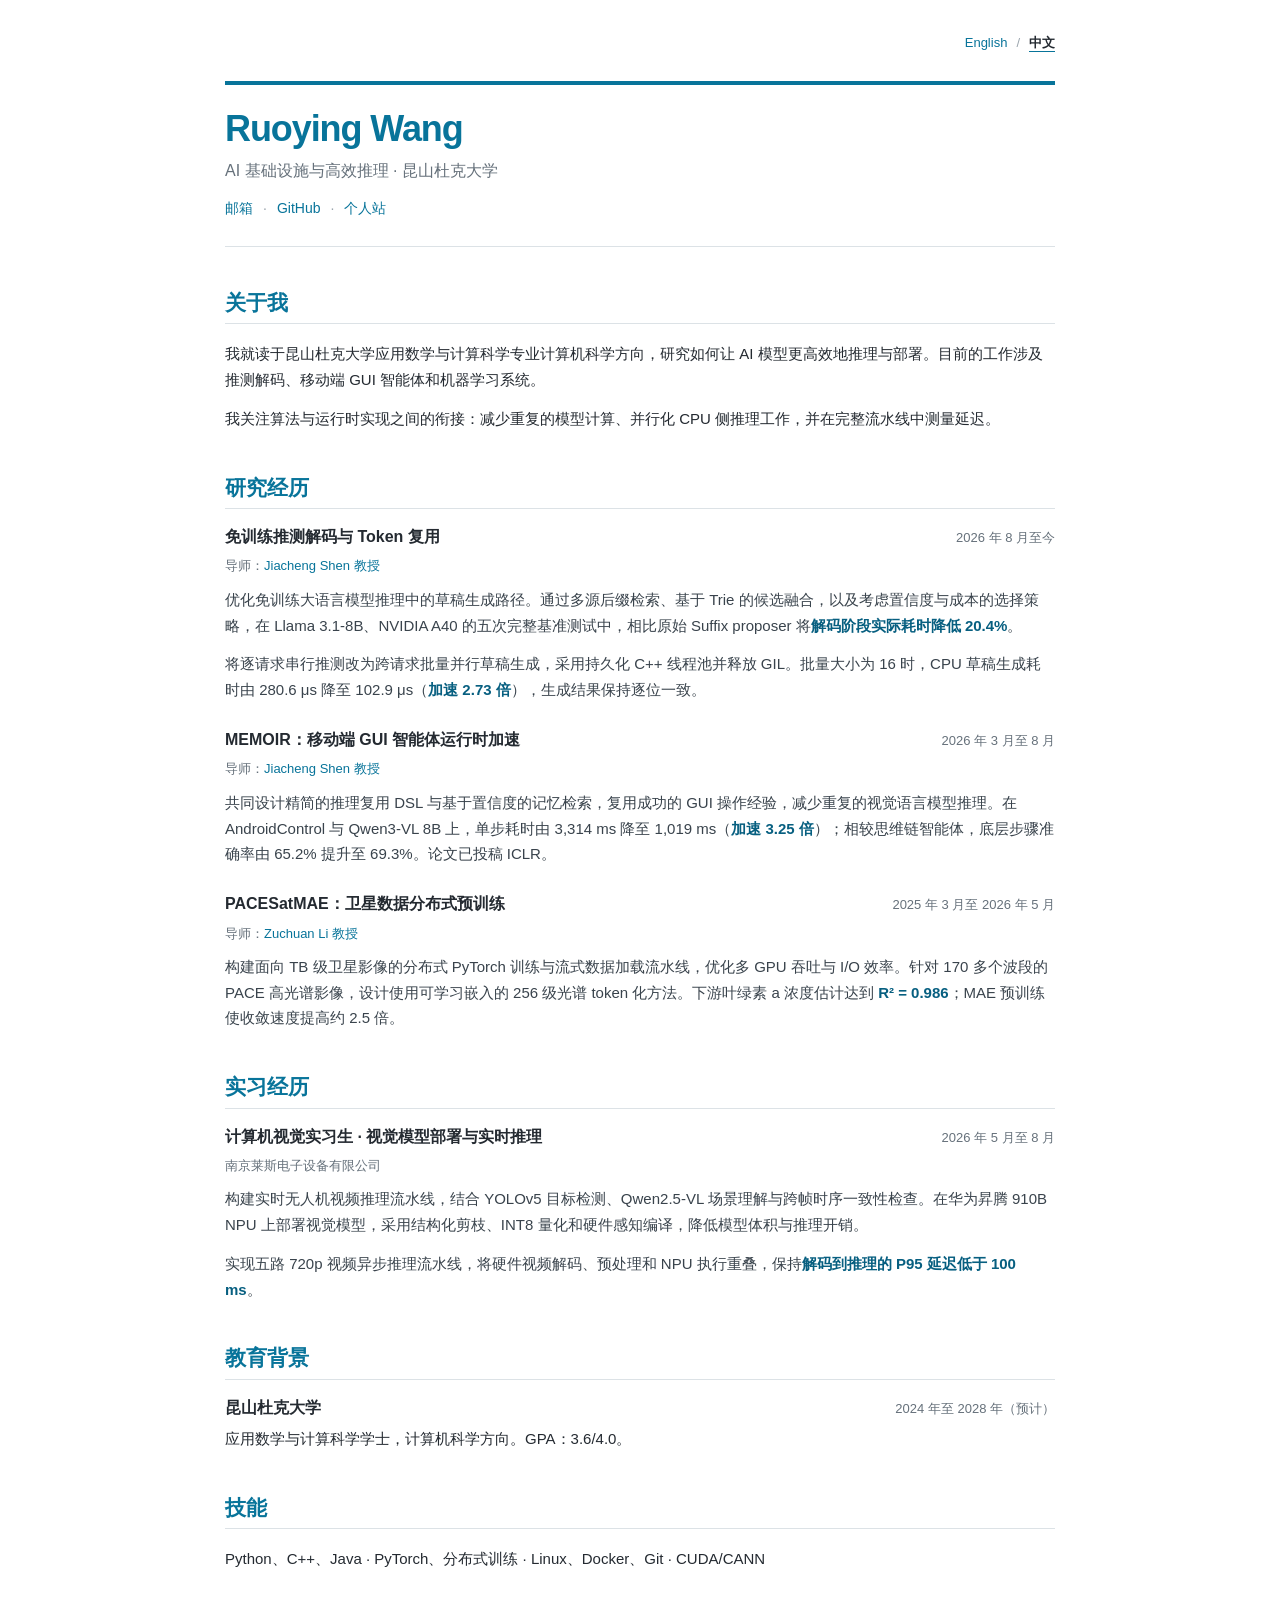
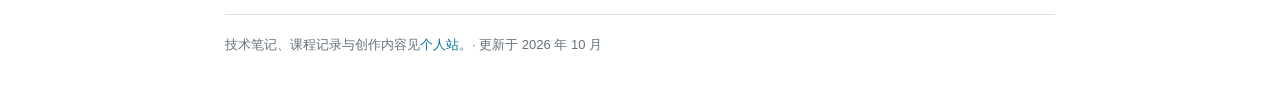
==== zh/index.html @ 8180c692 "Add bilingual homepage navigation" ====
<!doctype html>
<html lang="zh-CN">
<head>
  <meta charset="utf-8">
  <meta name="viewport" content="width=device-width, initial-scale=1">
  <meta name="description" content="Ruoying Wang，昆山杜克大学本科生，研究高效模型推理、部署与机器学习系统，包括推测解码、移动端 GUI 智能体和视觉推理流水线。">
  <meta property="og:type" content="website">
  <meta property="og:title" content="Ruoying Wang">
  <meta property="og:description" content="高效模型推理、部署与机器学习系统。">
  <meta property="og:url" content="https://guyong1449.github.io/zh/">
  <link rel="canonical" href="https://guyong1449.github.io/zh/">
  <link rel="alternate" hreflang="en" href="https://guyong1449.github.io/">
  <link rel="alternate" hreflang="zh-CN" href="https://guyong1449.github.io/zh/">
  <link rel="icon" href="../favicon.svg" type="image/svg+xml">
  <link rel="stylesheet" href="../styles.css">
  <script type="application/ld+json">{"@context":"https://schema.org","@type":"Person","name":"Ruoying Wang","url":"https://guyong1449.github.io/","email":"mailto:rw335@duke.edu","affiliation":{"@type":"CollegeOrUniversity","name":"Duke Kunshan University"},"sameAs":["https://github.com/guyong1449","https://guyong.site/"]}</script>
  <title>Ruoying Wang</title>
</head>
<body>
  <main class="page">
    <nav class="lang-switch" aria-label="语言切换"><a href="../" lang="en">English</a><span aria-hidden="true">/</span><a href="./" lang="zh-CN" aria-current="page">中文</a></nav>
    <header class="intro">
      <h1>Ruoying Wang</h1>
      <p class="role">AI 基础设施与高效推理 · 昆山杜克大学</p>
      <p class="contacts"><a href="mailto:rw335@duke.edu">邮箱</a><span>·</span><a href="https://github.com/guyong1449">GitHub</a><span>·</span><a href="https://guyong.site/">个人站</a></p>
    </header>

    <section aria-labelledby="about">
      <h2 id="about">关于我</h2>
      <p>我就读于昆山杜克大学应用数学与计算科学专业计算机科学方向，研究如何让 AI 模型更高效地推理与部署。目前的工作涉及推测解码、移动端 GUI 智能体和机器学习系统。</p>
      <p>我关注算法与运行时实现之间的衔接：减少重复的模型计算、并行化 CPU 侧推理工作，并在完整流水线中测量延迟。</p>
    </section>

    <section aria-labelledby="research">
      <h2 id="research">研究经历</h2>
      <article class="entry">
        <div class="entry-head"><h3>免训练推测解码与 Token 复用</h3><span>2026 年 8 月至今</span></div>
        <p class="advisor">导师：<a href="https://faculty.dukekunshan.edu.cn/faculty_profiles/jiacheng-shen">Jiacheng Shen 教授</a></p>
        <p>优化免训练大语言模型推理中的草稿生成路径。通过多源后缀检索、基于 Trie 的候选融合，以及考虑置信度与成本的选择策略，在 Llama 3.1-8B、NVIDIA A40 的五次完整基准测试中，相比原始 Suffix proposer 将<strong>解码阶段实际耗时降低 20.4%</strong>。</p>
        <p>将逐请求串行推测改为跨请求批量并行草稿生成，采用持久化 C++ 线程池并释放 GIL。批量大小为 16 时，CPU 草稿生成耗时由 280.6 μs 降至 102.9 μs（<strong>加速 2.73 倍</strong>），生成结果保持逐位一致。</p>
      </article>
      <article class="entry">
        <div class="entry-head"><h3>MEMOIR：移动端 GUI 智能体运行时加速</h3><span>2026 年 3 月至 8 月</span></div>
        <p class="advisor">导师：<a href="https://faculty.dukekunshan.edu.cn/faculty_profiles/jiacheng-shen">Jiacheng Shen 教授</a></p>
        <p>共同设计精简的推理复用 DSL 与基于置信度的记忆检索，复用成功的 GUI 操作经验，减少重复的视觉语言模型推理。在 AndroidControl 与 Qwen3-VL 8B 上，单步耗时由 3,314 ms 降至 1,019 ms（<strong>加速 3.25 倍</strong>）；相较思维链智能体，底层步骤准确率由 65.2% 提升至 69.3%。论文已投稿 ICLR。</p>
      </article>
      <article class="entry">
        <div class="entry-head"><h3>PACESatMAE：卫星数据分布式预训练</h3><span>2025 年 3 月至 2026 年 5 月</span></div>
        <p class="advisor">导师：<a href="https://faculty.dukekunshan.edu.cn/faculty_profiles/zuchuan-li">Zuchuan Li 教授</a></p>
        <p>构建面向 TB 级卫星影像的分布式 PyTorch 训练与流式数据加载流水线，优化多 GPU 吞吐与 I/O 效率。针对 170 多个波段的 PACE 高光谱影像，设计使用可学习嵌入的 256 级光谱 token 化方法。下游叶绿素 a 浓度估计达到 <strong>R² = 0.986</strong>；MAE 预训练使收敛速度提高约 2.5 倍。</p>
      </article>
    </section>

    <section aria-labelledby="experience">
      <h2 id="experience">实习经历</h2>
      <article class="entry">
        <div class="entry-head"><h3>计算机视觉实习生 · 视觉模型部署与实时推理</h3><span>2026 年 5 月至 8 月</span></div>
        <p class="affiliation">南京莱斯电子设备有限公司</p>
        <p>构建实时无人机视频推理流水线，结合 YOLOv5 目标检测、Qwen2.5-VL 场景理解与跨帧时序一致性检查。在华为昇腾 910B NPU 上部署视觉模型，采用结构化剪枝、INT8 量化和硬件感知编译，降低模型体积与推理开销。</p>
        <p>实现五路 720p 视频异步推理流水线，将硬件视频解码、预处理和 NPU 执行重叠，保持<strong>解码到推理的 P95 延迟低于 100 ms</strong>。</p>
      </article>
    </section>

    <section aria-labelledby="education">
      <h2 id="education">教育背景</h2>
      <div class="entry-head"><h3>昆山杜克大学</h3><span>2024 年至 2028 年（预计）</span></div>
      <p>应用数学与计算科学学士，计算机科学方向。GPA：3.6/4.0。</p>
    </section>

    <section aria-labelledby="skills">
      <h2 id="skills">技能</h2>
      <p>Python、C++、Java · PyTorch、分布式训练 · Linux、Docker、Git · CUDA/CANN</p>
    </section>

    <footer><p>技术笔记、课程记录与创作内容见<a href="https://guyong.site/">个人站</a>。· 更新于 2026 年 10 月</p></footer>
  </main>
</body>
</html>
---- styles.css ----
:root{color-scheme:light;--text:#242a31;--muted:#66717b;--accent:#08749a;--link:#08749a;--rule:#dce2e6}
*{box-sizing:border-box}
html{scroll-behavior:smooth}
body{margin:0;background:#fff;color:var(--text);font-family:Arial,Helvetica,sans-serif;font-size:15px;line-height:1.72}
.page{width:min(100% - 40px,830px);margin:0 auto;padding:64px 0 50px}
.lang-switch{display:flex;justify-content:flex-end;align-items:center;gap:9px;margin:-32px 0 27px;font-size:13px}.lang-switch a[aria-current="page"]{font-weight:700;color:var(--text);text-decoration:underline;text-decoration-color:var(--accent);text-underline-offset:4px}.lang-switch span{color:#9ba5ad}
.intro{padding-bottom:26px;border-top:4px solid var(--accent);border-bottom:1px solid var(--rule);margin-bottom:42px;padding-top:22px}
h1{font-size:36px;line-height:1.2;letter-spacing:-.03em;margin:0 0 6px;font-weight:700;color:var(--accent)}
.role{color:var(--muted);margin:0 0 12px;font-size:16px}
.contacts{display:flex;flex-wrap:wrap;gap:10px;margin:0;font-size:14px}.contacts span{color:#9ba5ad}
a{color:var(--link);text-decoration:none}a:hover{text-decoration:underline}a:focus-visible{outline:2px solid var(--link);outline-offset:3px}
section{margin:0 0 42px}h2{font-size:21px;line-height:1.3;margin:0 0 17px;font-weight:700;color:var(--accent);border-bottom:1px solid var(--rule);padding-bottom:7px}h3{font-size:16px;line-height:1.4;margin:0;font-weight:700}p{margin:0 0 13px}section>p:last-child,.entry p:last-child{margin-bottom:0}strong{color:#075f80}
.entry{margin:0 0 26px}.entry:last-child{margin-bottom:0}.entry-head{display:flex;align-items:baseline;justify-content:space-between;gap:12px;margin-bottom:6px}.entry-head span{flex:none;color:var(--muted);font-size:13px;white-space:nowrap}.entry p{color:#39434c}.entry .advisor,.entry .affiliation{font-size:13px;color:var(--muted);margin-bottom:9px}
footer{border-top:1px solid var(--rule);padding-top:19px;color:var(--muted);font-size:13px}footer p{margin:0}
@media(max-width:600px){.page{width:min(100% - 36px,830px);padding-top:34px}.lang-switch{margin:-17px 0 22px}.intro{margin-bottom:35px}h1{font-size:31px}section{margin-bottom:36px}.entry-head{display:block}.entry-head span{display:block;margin-top:3px}.entry{margin-bottom:23px}}
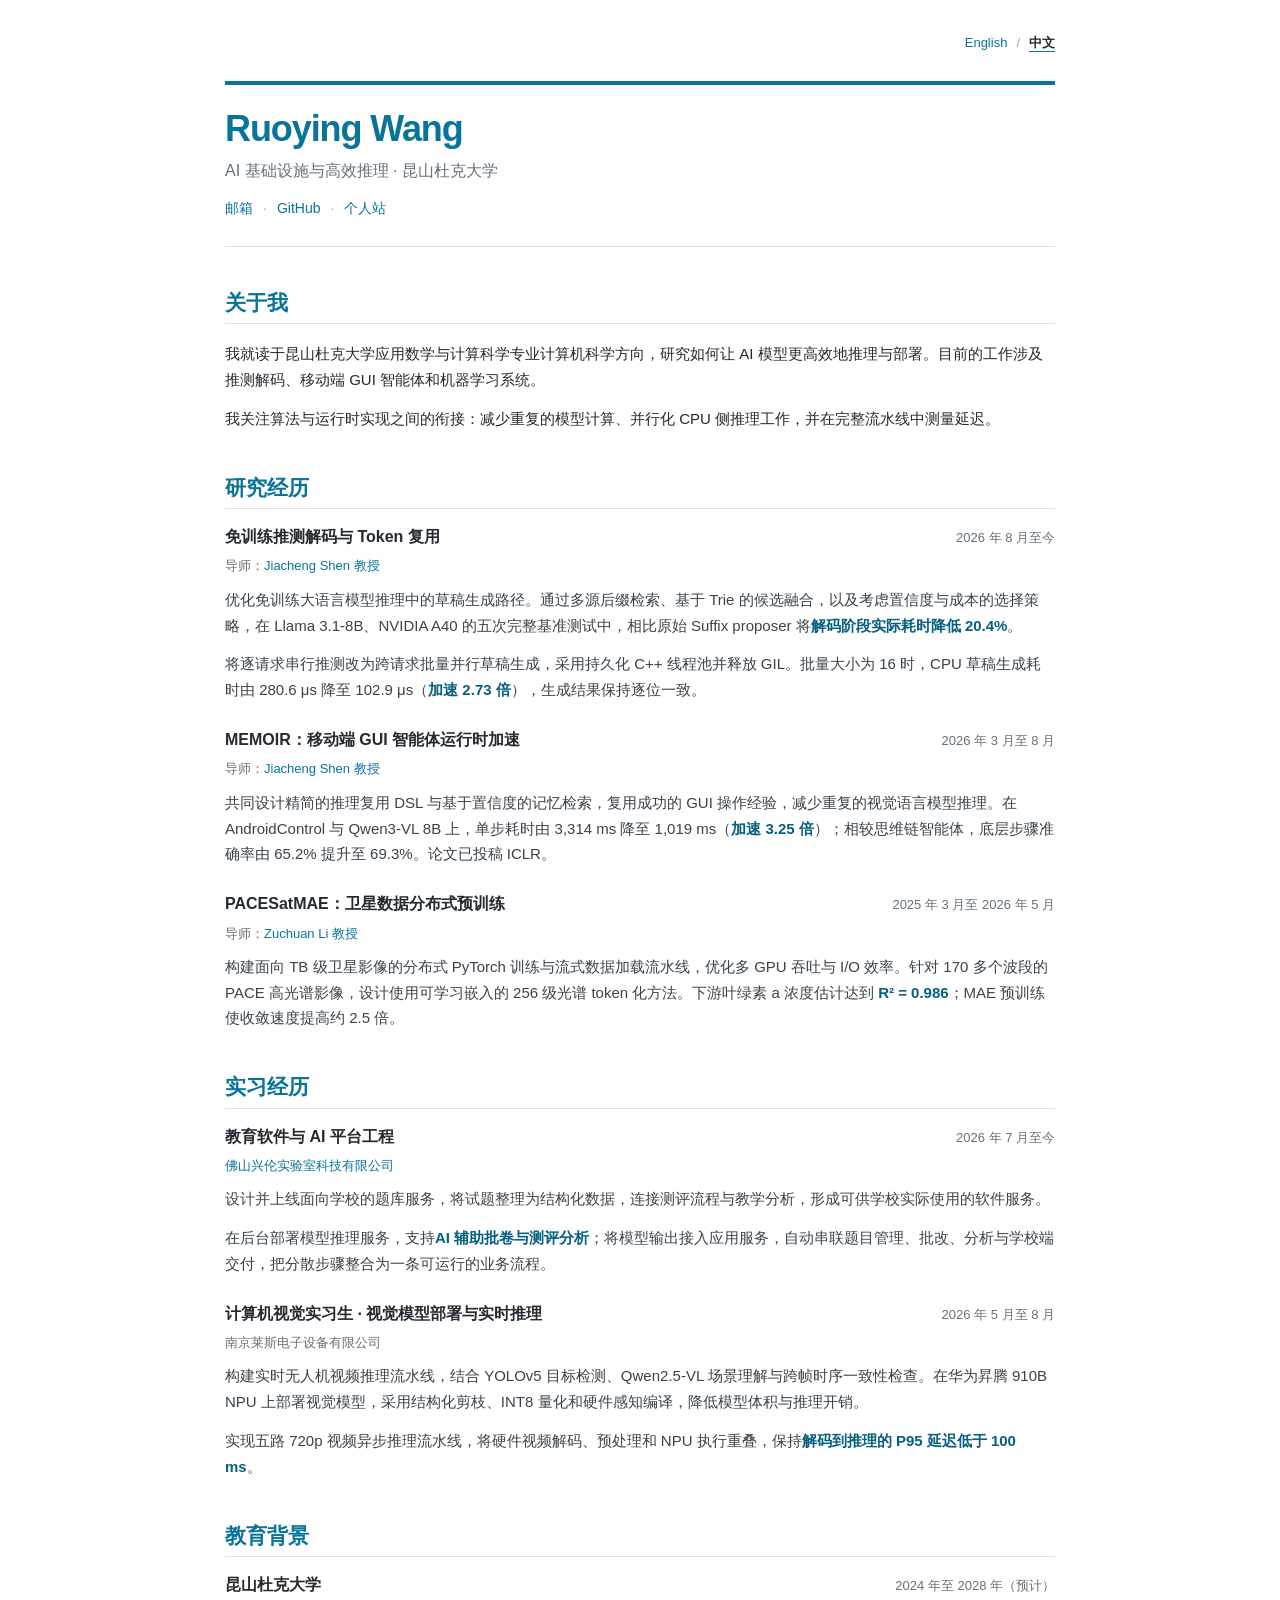
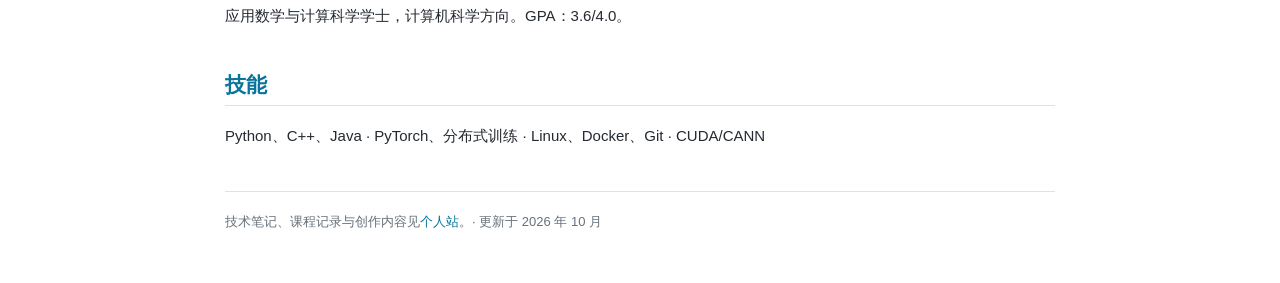
==== commit 79261eaa: "Add education AI platform experience" ====
--- a/zh/index.html
+++ b/zh/index.html
@@ -54,6 +54,12 @@
     <section aria-labelledby="experience">
       <h2 id="experience">实习经历</h2>
       <article class="entry">
+        <div class="entry-head"><h3>教育软件与 AI 平台工程</h3><span>2026 年 7 月至今</span></div>
+        <p class="affiliation"><a href="https://hanlunls.cn/moban8223/">佛山兴伦实验室科技有限公司</a></p>
+        <p>设计并上线面向学校的题库服务，将试题整理为结构化数据，连接测评流程与教学分析，形成可供学校实际使用的软件服务。</p>
+        <p>在后台部署模型推理服务，支持<strong>AI 辅助批卷与测评分析</strong>；将模型输出接入应用服务，自动串联题目管理、批改、分析与学校端交付，把分散步骤整合为一条可运行的业务流程。</p>
+      </article>
+      <article class="entry">
         <div class="entry-head"><h3>计算机视觉实习生 · 视觉模型部署与实时推理</h3><span>2026 年 5 月至 8 月</span></div>
         <p class="affiliation">南京莱斯电子设备有限公司</p>
         <p>构建实时无人机视频推理流水线，结合 YOLOv5 目标检测、Qwen2.5-VL 场景理解与跨帧时序一致性检查。在华为昇腾 910B NPU 上部署视觉模型，采用结构化剪枝、INT8 量化和硬件感知编译，降低模型体积与推理开销。</p>
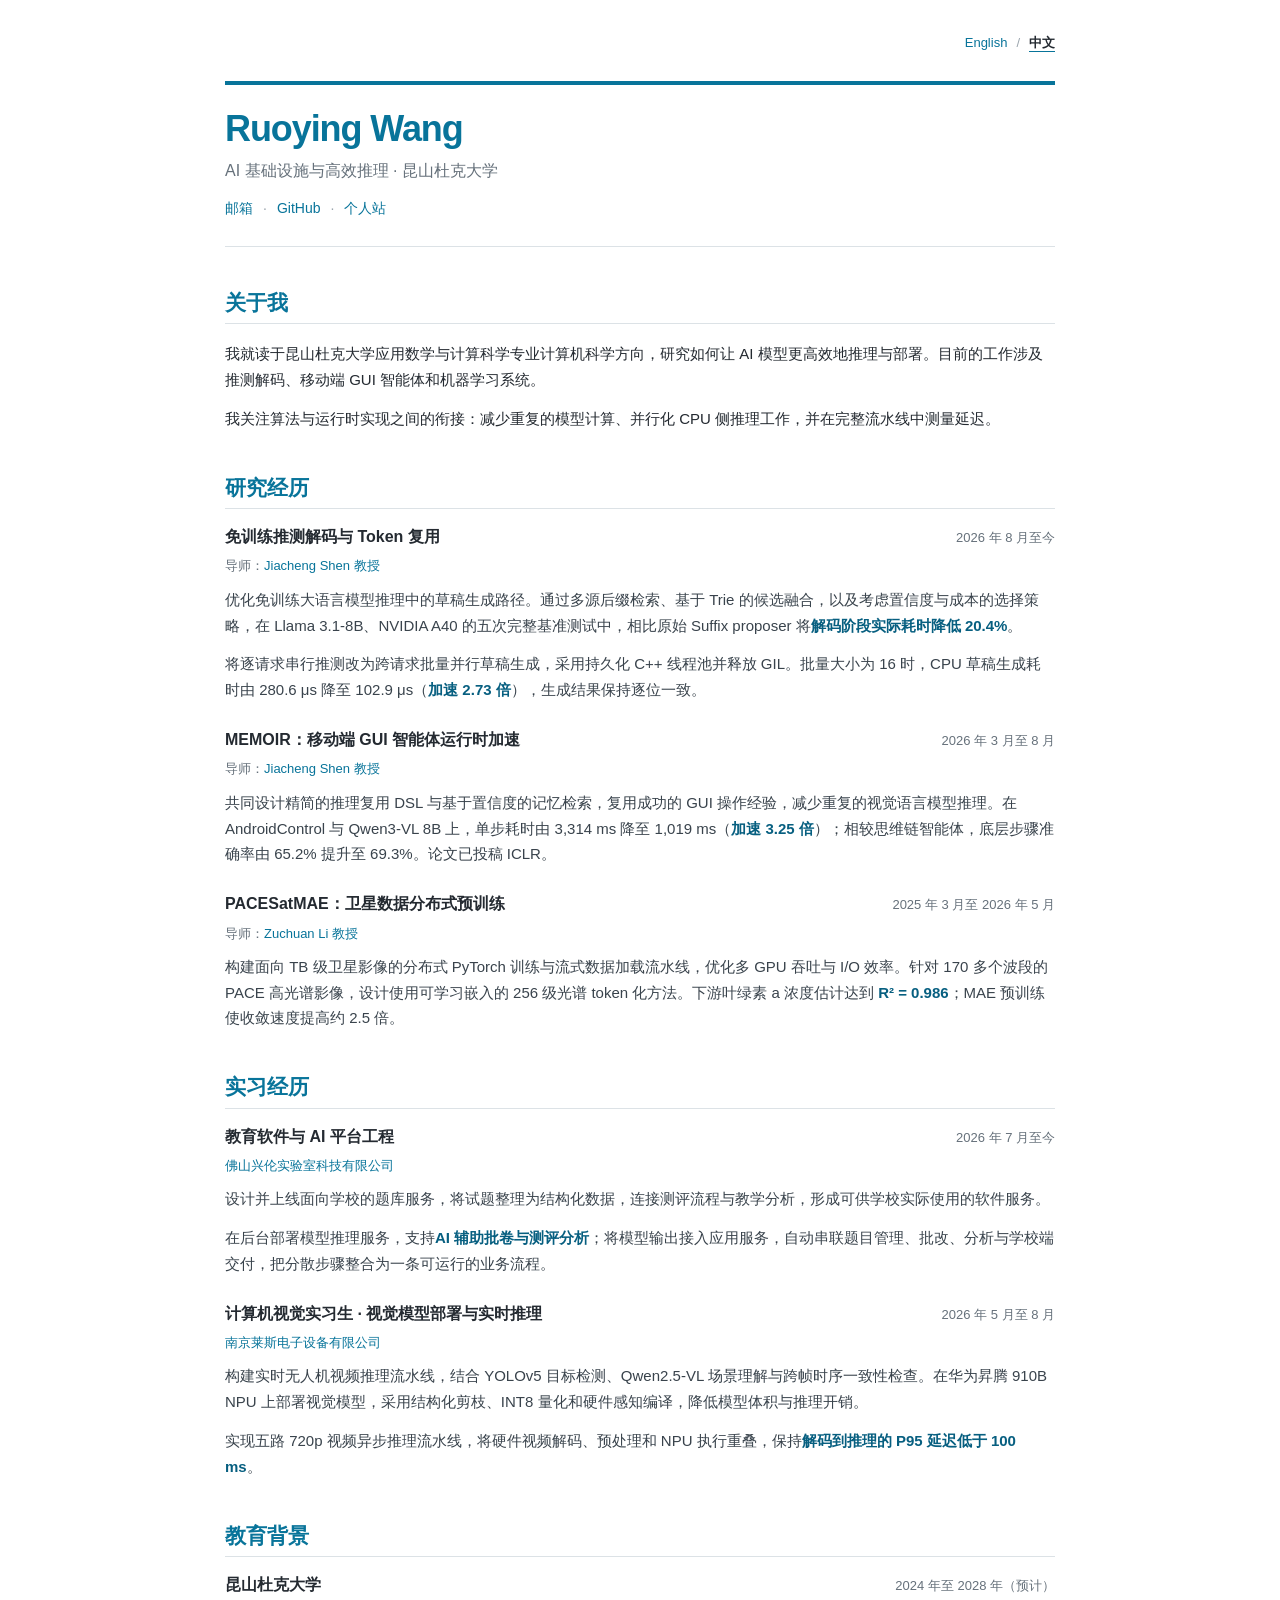
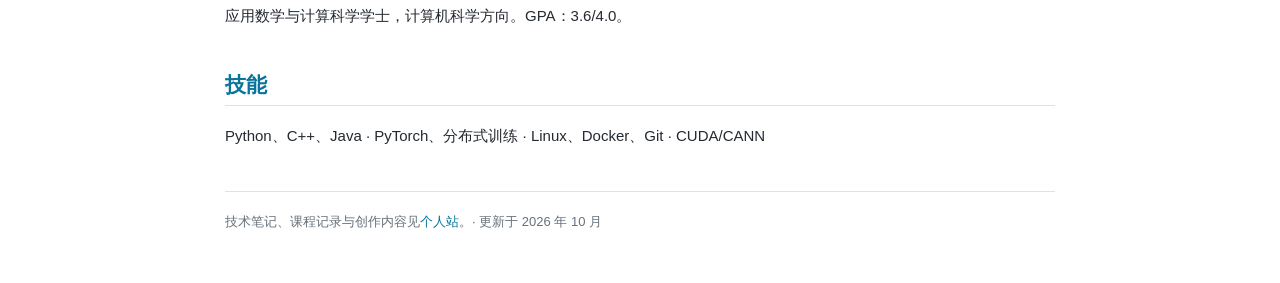
==== commit a7e33fe8: "Translate company name and link LES profile" ====
--- a/zh/index.html
+++ b/zh/index.html
@@ -61,7 +61,7 @@
       </article>
       <article class="entry">
         <div class="entry-head"><h3>计算机视觉实习生 · 视觉模型部署与实时推理</h3><span>2026 年 5 月至 8 月</span></div>
-        <p class="affiliation">南京莱斯电子设备有限公司</p>
+        <p class="affiliation"><a href="https://28.cetc.com.cn/28/319820/319825/1810125/index.html">南京莱斯电子设备有限公司</a></p>
         <p>构建实时无人机视频推理流水线，结合 YOLOv5 目标检测、Qwen2.5-VL 场景理解与跨帧时序一致性检查。在华为昇腾 910B NPU 上部署视觉模型，采用结构化剪枝、INT8 量化和硬件感知编译，降低模型体积与推理开销。</p>
         <p>实现五路 720p 视频异步推理流水线，将硬件视频解码、预处理和 NPU 执行重叠，保持<strong>解码到推理的 P95 延迟低于 100 ms</strong>。</p>
       </article>
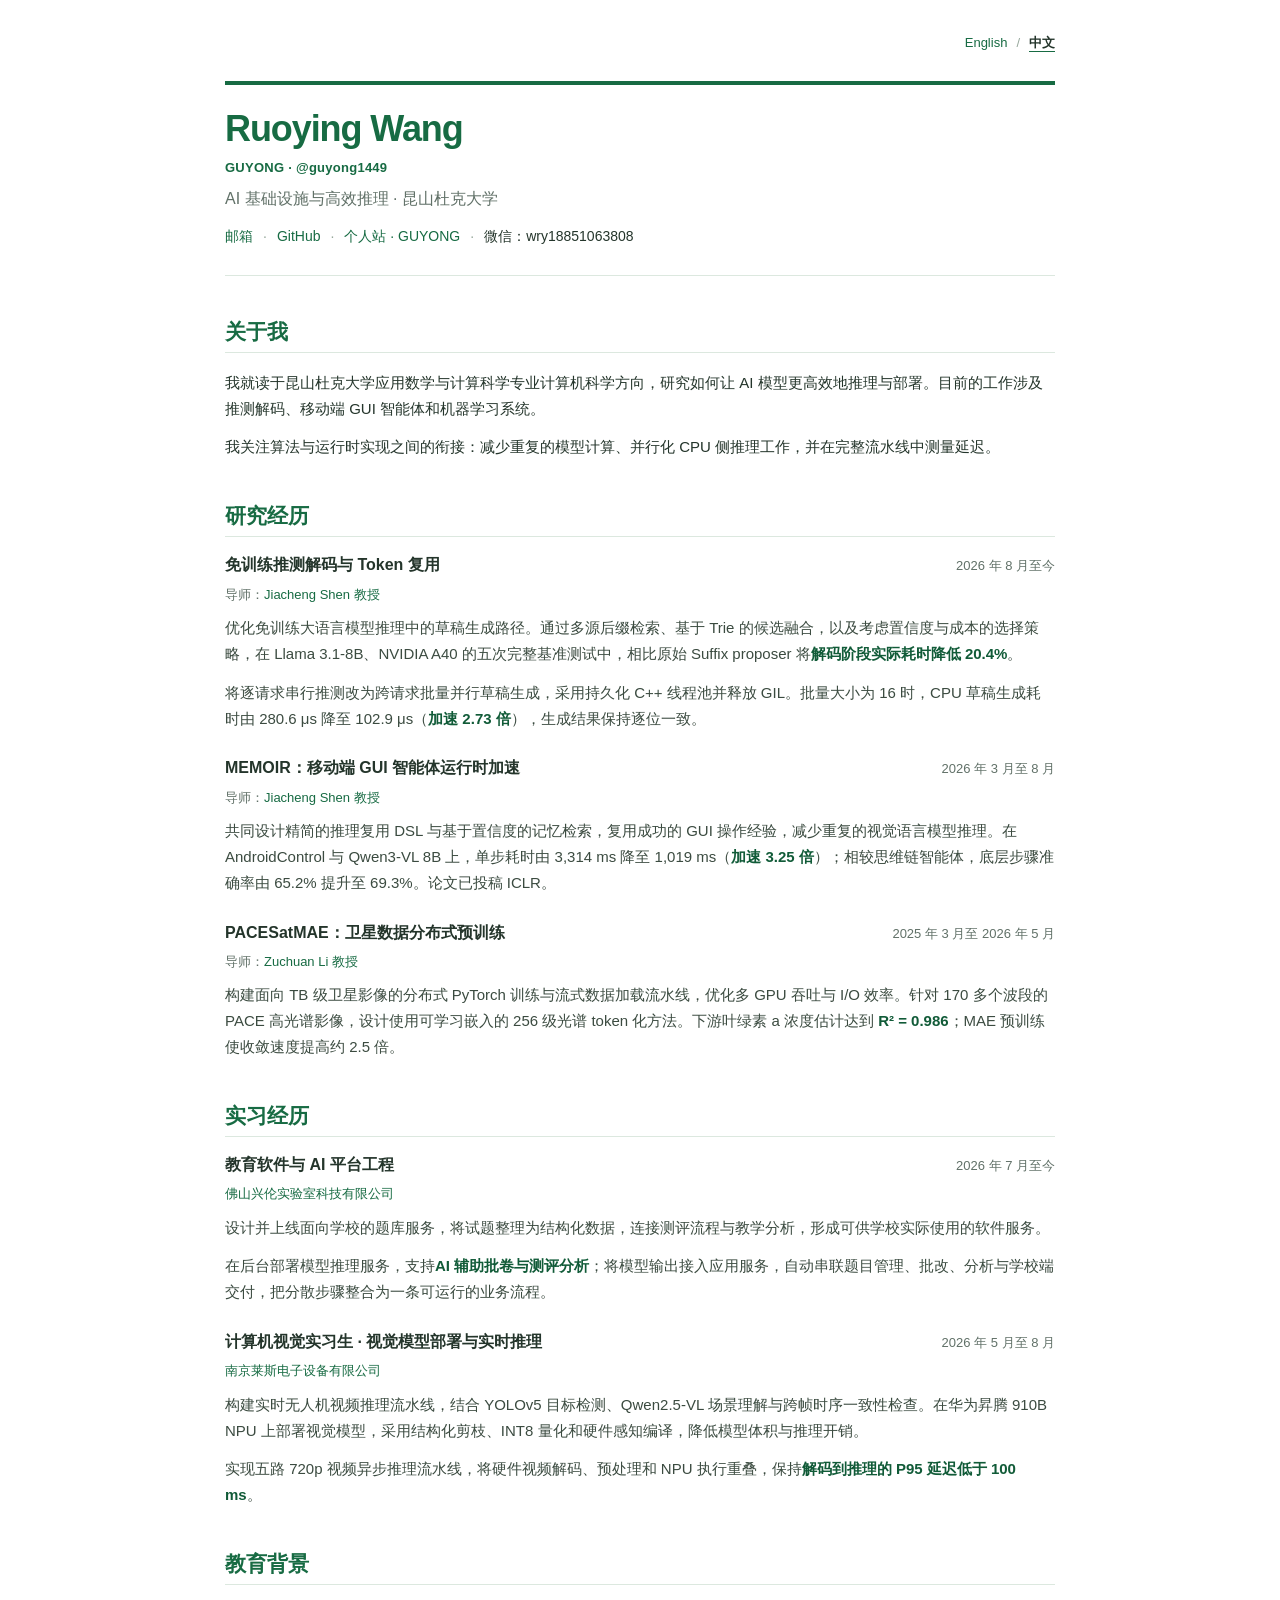
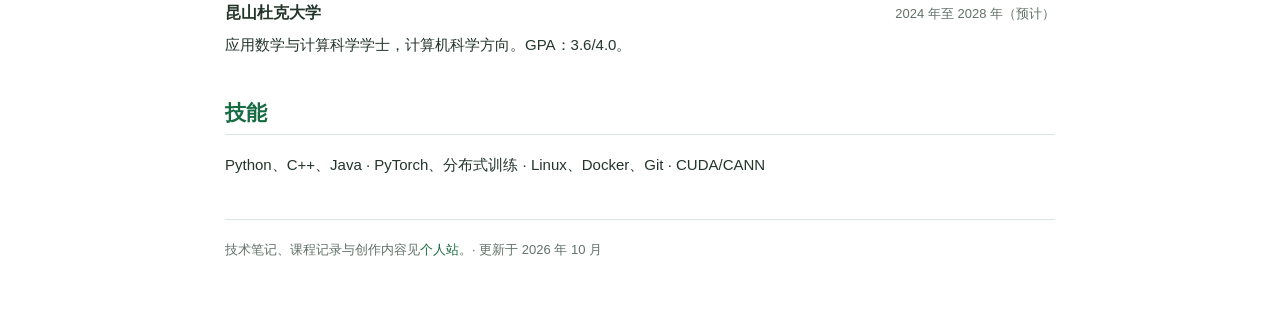
==== commit 39d10b6f: "Connect Ruoying Wang and GUYONG identity" ====
--- a/zh/index.html
+++ b/zh/index.html
@@ -21,8 +21,9 @@
     <nav class="lang-switch" aria-label="语言切换"><a href="../" lang="en">English</a><span aria-hidden="true">/</span><a href="./" lang="zh-CN" aria-current="page">中文</a></nav>
     <header class="intro">
       <h1>Ruoying Wang</h1>
+      <p class="identity">GUYONG · @guyong1449</p>
       <p class="role">AI 基础设施与高效推理 · 昆山杜克大学</p>
-      <p class="contacts"><a href="mailto:rw335@duke.edu">邮箱</a><span>·</span><a href="https://github.com/guyong1449">GitHub</a><span>·</span><a href="https://guyong.site/">个人站</a></p>
+      <p class="contacts"><a href="mailto:rw335@duke.edu">邮箱</a><span>·</span><a href="https://github.com/guyong1449">GitHub</a><span>·</span><a href="https://guyong.site/">个人站 · GUYONG</a><span>·</span><span class="wechat">微信：wry18851063808</span></p>
     </header>
 
     <section aria-labelledby="about">
--- a/styles.css
+++ b/styles.css
@@ -1,15 +1,17 @@
-:root{color-scheme:light;--text:#242a31;--muted:#66717b;--accent:#08749a;--link:#08749a;--rule:#dce2e6}
+:root{color-scheme:light;--text:#24352b;--muted:#617168;--accent:#176b43;--link:#176b43;--rule:#dce8df}
 *{box-sizing:border-box}
 html{scroll-behavior:smooth}
 body{margin:0;background:#fff;color:var(--text);font-family:Arial,Helvetica,sans-serif;font-size:15px;line-height:1.72}
 .page{width:min(100% - 40px,830px);margin:0 auto;padding:64px 0 50px}
-.lang-switch{display:flex;justify-content:flex-end;align-items:center;gap:9px;margin:-32px 0 27px;font-size:13px}.lang-switch a[aria-current="page"]{font-weight:700;color:var(--text);text-decoration:underline;text-decoration-color:var(--accent);text-underline-offset:4px}.lang-switch span{color:#9ba5ad}
+.lang-switch{display:flex;justify-content:flex-end;align-items:center;gap:9px;margin:-32px 0 27px;font-size:13px}.lang-switch a[aria-current="page"]{font-weight:700;color:var(--text);text-decoration:underline;text-decoration-color:var(--accent);text-underline-offset:4px}.lang-switch span{color:#97a89c}
 .intro{padding-bottom:26px;border-top:4px solid var(--accent);border-bottom:1px solid var(--rule);margin-bottom:42px;padding-top:22px}
 h1{font-size:36px;line-height:1.2;letter-spacing:-.03em;margin:0 0 6px;font-weight:700;color:var(--accent)}
+.identity{margin:0 0 6px;color:var(--accent);font-size:13px;font-weight:700;letter-spacing:.02em}
 .role{color:var(--muted);margin:0 0 12px;font-size:16px}
-.contacts{display:flex;flex-wrap:wrap;gap:10px;margin:0;font-size:14px}.contacts span{color:#9ba5ad}
+.contacts{display:flex;flex-wrap:wrap;gap:10px;margin:0;font-size:14px}.contacts span{color:#97a89c}
+.contacts .wechat{color:var(--text)}
 a{color:var(--link);text-decoration:none}a:hover{text-decoration:underline}a:focus-visible{outline:2px solid var(--link);outline-offset:3px}
-section{margin:0 0 42px}h2{font-size:21px;line-height:1.3;margin:0 0 17px;font-weight:700;color:var(--accent);border-bottom:1px solid var(--rule);padding-bottom:7px}h3{font-size:16px;line-height:1.4;margin:0;font-weight:700}p{margin:0 0 13px}section>p:last-child,.entry p:last-child{margin-bottom:0}strong{color:#075f80}
-.entry{margin:0 0 26px}.entry:last-child{margin-bottom:0}.entry-head{display:flex;align-items:baseline;justify-content:space-between;gap:12px;margin-bottom:6px}.entry-head span{flex:none;color:var(--muted);font-size:13px;white-space:nowrap}.entry p{color:#39434c}.entry .advisor,.entry .affiliation{font-size:13px;color:var(--muted);margin-bottom:9px}
+section{margin:0 0 42px}h2{font-size:21px;line-height:1.3;margin:0 0 17px;font-weight:700;color:var(--accent);border-bottom:1px solid var(--rule);padding-bottom:7px}h3{font-size:16px;line-height:1.4;margin:0;font-weight:700}p{margin:0 0 13px}section>p:last-child,.entry p:last-child{margin-bottom:0}strong{color:#115b38}
+.entry{margin:0 0 26px}.entry:last-child{margin-bottom:0}.entry-head{display:flex;align-items:baseline;justify-content:space-between;gap:12px;margin-bottom:6px}.entry-head span{flex:none;color:var(--muted);font-size:13px;white-space:nowrap}.entry p{color:#3b4b40}.entry .advisor,.entry .affiliation{font-size:13px;color:var(--muted);margin-bottom:9px}
 footer{border-top:1px solid var(--rule);padding-top:19px;color:var(--muted);font-size:13px}footer p{margin:0}
 @media(max-width:600px){.page{width:min(100% - 36px,830px);padding-top:34px}.lang-switch{margin:-17px 0 22px}.intro{margin-bottom:35px}h1{font-size:31px}section{margin-bottom:36px}.entry-head{display:block}.entry-head span{display:block;margin-top:3px}.entry{margin-bottom:23px}}
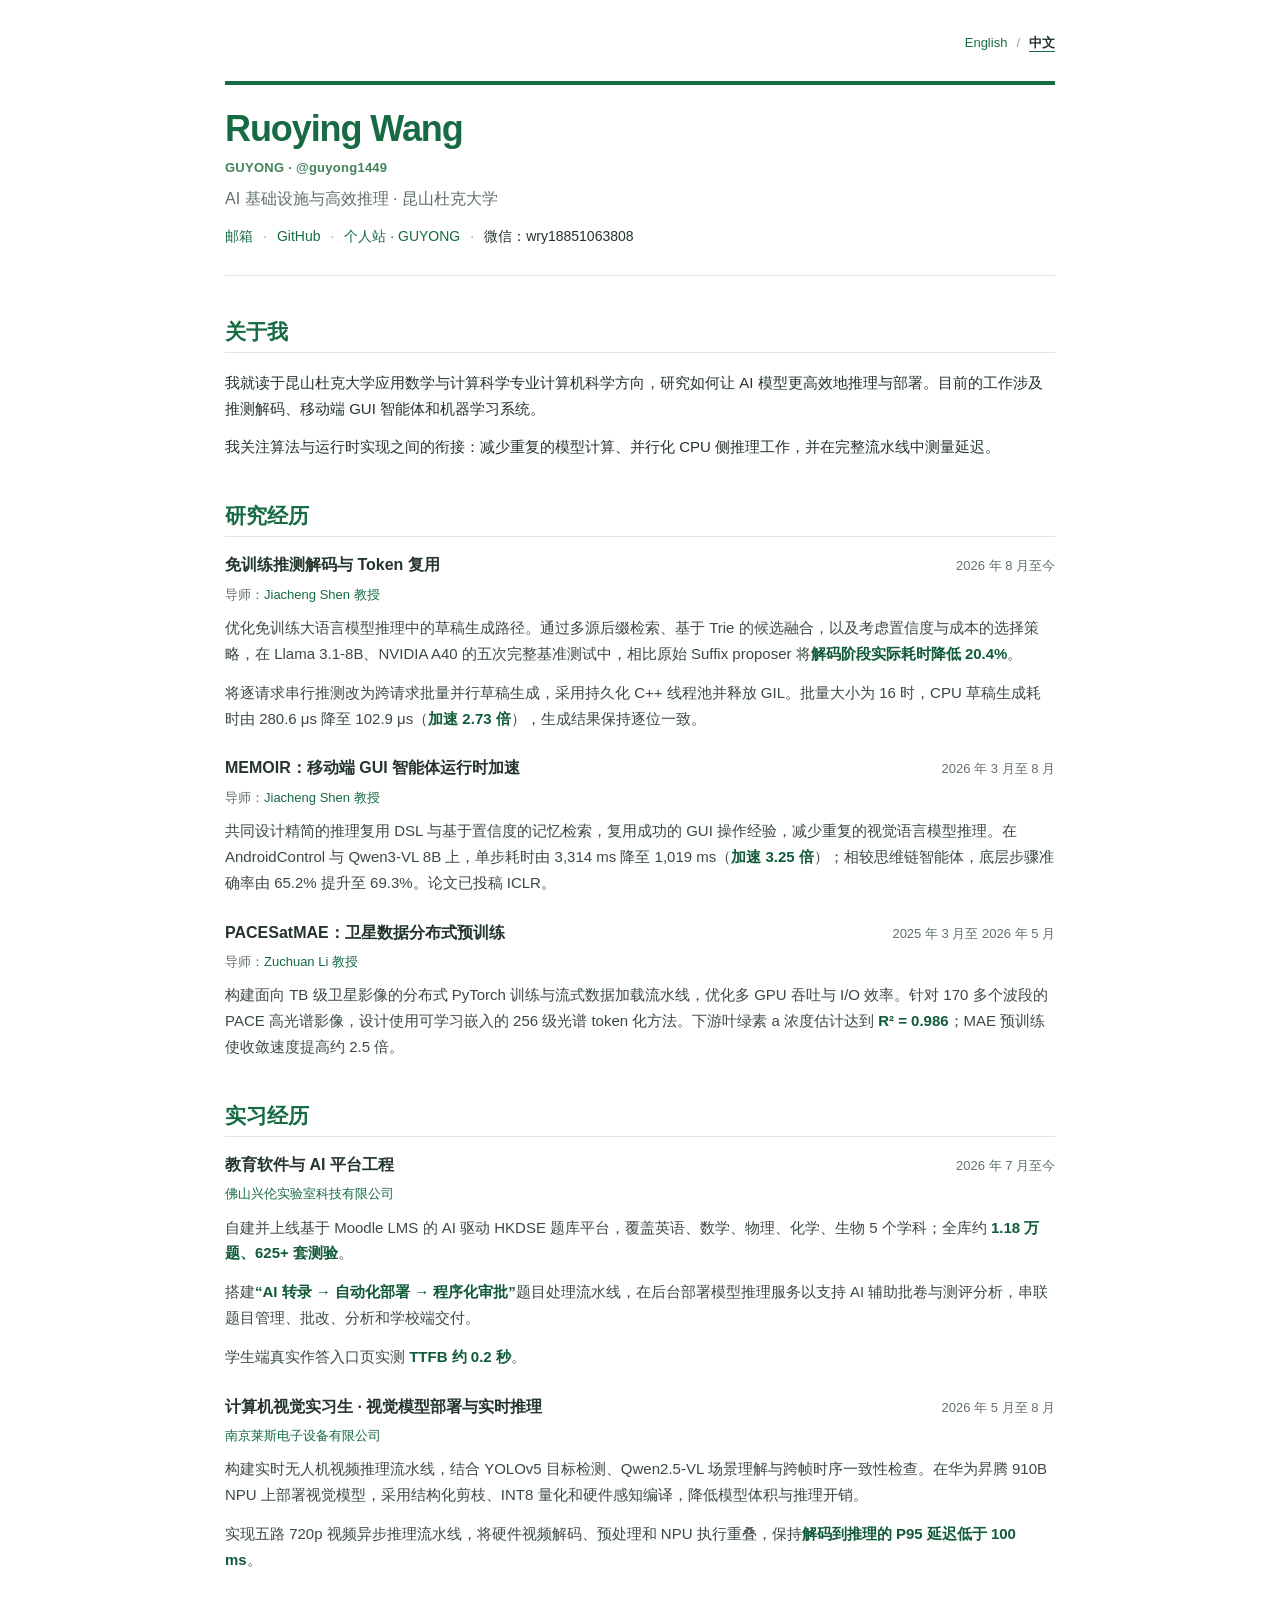
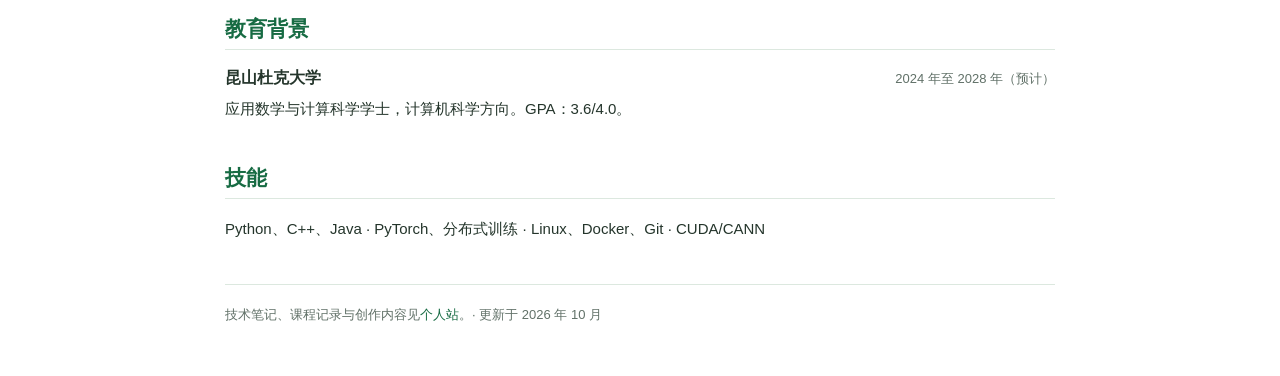
==== commit 2ad1b711: "Add HKDSE platform scale and measured TTFB" ====
--- a/zh/index.html
+++ b/zh/index.html
@@ -57,8 +57,9 @@
       <article class="entry">
         <div class="entry-head"><h3>教育软件与 AI 平台工程</h3><span>2026 年 7 月至今</span></div>
         <p class="affiliation"><a href="https://hanlunls.cn/moban8223/">佛山兴伦实验室科技有限公司</a></p>
-        <p>设计并上线面向学校的题库服务，将试题整理为结构化数据，连接测评流程与教学分析，形成可供学校实际使用的软件服务。</p>
-        <p>在后台部署模型推理服务，支持<strong>AI 辅助批卷与测评分析</strong>；将模型输出接入应用服务，自动串联题目管理、批改、分析与学校端交付，把分散步骤整合为一条可运行的业务流程。</p>
+        <p>自建并上线基于 Moodle LMS 的 AI 驱动 HKDSE 题库平台，覆盖英语、数学、物理、化学、生物 5 个学科；全库约 <strong>1.18 万题、625+ 套测验</strong>。</p>
+        <p>搭建<strong>“AI 转录 → 自动化部署 → 程序化审批”</strong>题目处理流水线，在后台部署模型推理服务以支持 AI 辅助批卷与测评分析，串联题目管理、批改、分析和学校端交付。</p>
+        <p>学生端真实作答入口页实测 <strong>TTFB 约 0.2 秒</strong>。</p>
       </article>
       <article class="entry">
         <div class="entry-head"><h3>计算机视觉实习生 · 视觉模型部署与实时推理</h3><span>2026 年 5 月至 8 月</span></div>
--- a/styles.css
+++ b/styles.css
@@ -6,7 +6,7 @@
 .lang-switch{display:flex;justify-content:flex-end;align-items:center;gap:9px;margin:-32px 0 27px;font-size:13px}.lang-switch a[aria-current="page"]{font-weight:700;color:var(--text);text-decoration:underline;text-decoration-color:var(--accent);text-underline-offset:4px}.lang-switch span{color:#97a89c}
 .intro{padding-bottom:26px;border-top:4px solid var(--accent);border-bottom:1px solid var(--rule);margin-bottom:42px;padding-top:22px}
 h1{font-size:36px;line-height:1.2;letter-spacing:-.03em;margin:0 0 6px;font-weight:700;color:var(--accent)}
-.identity{margin:0 0 6px;color:var(--accent);font-size:13px;font-weight:700;letter-spacing:.02em}
+.identity{margin:0 0 6px;color:#43825d;font-size:13px;font-weight:700;letter-spacing:.02em}
 .role{color:var(--muted);margin:0 0 12px;font-size:16px}
 .contacts{display:flex;flex-wrap:wrap;gap:10px;margin:0;font-size:14px}.contacts span{color:#97a89c}
 .contacts .wechat{color:var(--text)}
